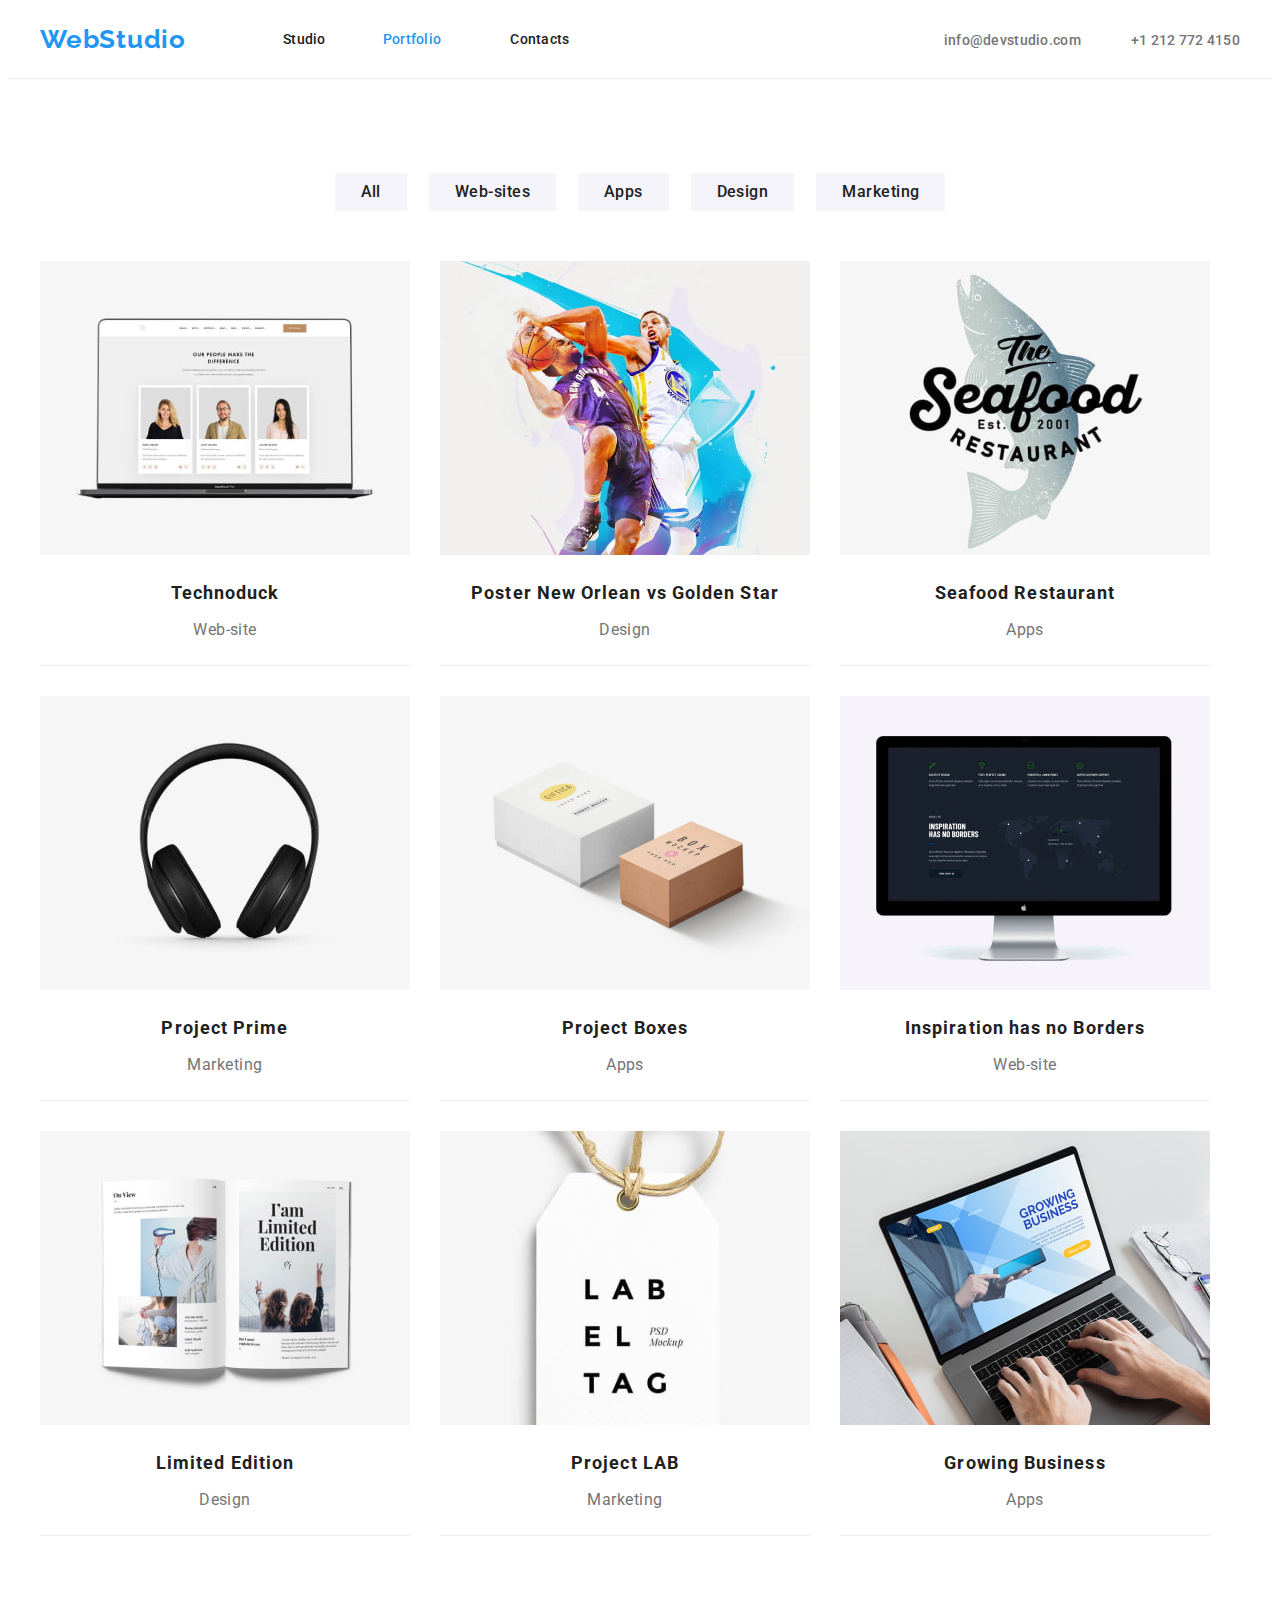
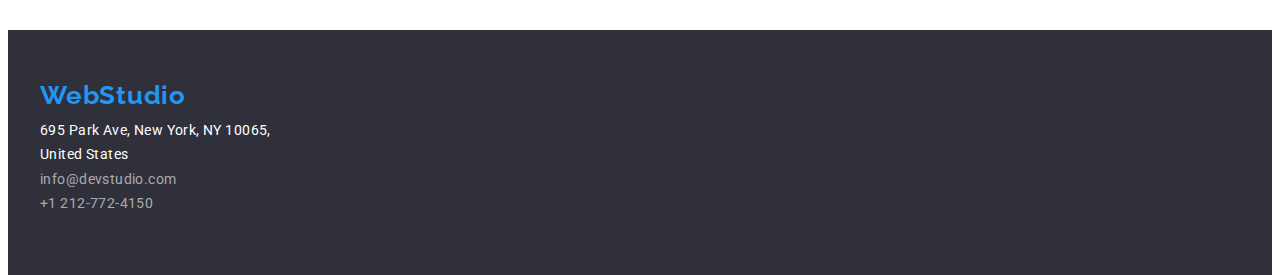
==== portfolio.html @ 9e83a701 "HW3-ver1" ====
<!DOCTYPE html>
<html lang="en">
  <head>
    <link rel="preconnect" href="https://fonts.googleapis.com" />
    <link rel="preconnect" href="https://fonts.gstatic.com" crossorigin />
    <link
      href="https://fonts.googleapis.com/css2?family=Raleway:wght@700&family=Roboto:wght@400;500;700;900&display=swap"
      rel="stylesheet"
    />
    <link rel="stylesheet" href="css/style.css" />
    <meta charset="UTF-8" />
    <meta http-equiv="X-UA-Compatible" content="IE=edge" />
    <meta name="viewport" content="width=device-width, initial-scale=1.0" />
    <title>WebStudio - effective solutions</title>
  </head>
  <body>
    <header class="header">
      <div class="container header-container">
        <nav class="nav-menu">
          <a class="header-logo" href="./index.html">WebStudio </a>
          <ul class="menu-header">
            <li class="menu-link">
              <a class="menu-item" href="./index.html">Studio</a>
            </li>
            <li class="menu-link">
              <a class="menu-item current" href="./portfolio.html">Portfolio</a>
            </li>
            <li class="menu-link">
              <a class="menu-item" href="#">Contacts</a>
            </li>
          </ul>
        </nav>

        <ul class="addresses">
          <li>
            <a class="address-item" href="mailto:info@devstudio.com"
              >info@devstudio.com</a
            >
          </li>
          <li>
            <a class="address-item" href="tel:+12127724150">+1 212 772 4150</a>
          </li>
        </ul>
      </div>
    </header>

    <main>
      <section class="section-portfolio">
        <div class="container portfolio-wrapper">
          <div class="filters">
            <button class="all-btn filter-btn" type="button">All</button>
            <button class="websites-btn filter-btn" type="button">
              Web-sites
            </button>
            <button class="apps-btn filter-btn" type="button">Apps</button>
            <button class="design-btn filter-btn" type="button">Design</button>
            <button class="marketing-btn filter-btn" type="button">
              Marketing
            </button>
          </div>

          <ul class="portfolio-list">
            <li class="portfolio-item">
              <a href="#" class="portfolio-card">
                <img
                  class="portfolio-img"
                  src="images/portfolio/technoduck.jpg"
                  alt="Technoduck"
                  width="370"
                  height="294"
                />
                <h3 class="portfolio-item-name">Technoduck</h3>
                <p class="portfolio-item-desc">Web-site</p>
              </a>
            </li>
            <li class="portfolio-item">
              <a href="#" class="portfolio-card">
                <img
                  class="portfolio-img"
                  src="images/portfolio/poster.jpg"
                  alt="Poster"
                  width="370"
                  height="294"
                />
                <h3 class="portfolio-item-name">
                  Poster New Orlean vs Golden Star
                </h3>
                <p class="portfolio-item-desc">Design</p>
              </a>
            </li>
            <li class="portfolio-item">
              <a href="#" class="portfolio-card">
                <img
                  class="portfolio-img"
                  src="images/portfolio/seafood.jpg"
                  alt="Seafood restaurant"
                  width="370"
                  height="294"
                />
                <h3 class="portfolio-item-name">Seafood Restaurant</h3>
                <p class="portfolio-item-desc">Apps</p>
              </a>
            </li>
            <li class="portfolio-item">
              <a href="#" class="portfolio-card">
                <img
                  class="portfolio-img"
                  src="images/portfolio/prime.jpg"
                  alt="Prime project"
                  width="370"
                  height="294"
                />
                <h3 class="portfolio-item-name">Project Prime</h3>
                <p class="portfolio-item-desc">Marketing</p>
              </a>
            </li>
            <li class="portfolio-item">
              <a href="#" class="portfolio-card">
                <img
                  class="portfolio-img"
                  src="images/portfolio/boxes.jpg"
                  alt="Boxes"
                  width="370"
                  height="294"
                />
                <h3 class="portfolio-item-name">Project Boxes</h3>
                <p class="portfolio-item-desc">Apps</p>
              </a>
            </li>
            <li class="portfolio-item">
              <a href="#" class="portfolio-card">
                <img
                  class="portfolio-img"
                  src="images/portfolio/inspiration.jpg"
                  alt="Inspiration has no limits"
                  width="370"
                  height="294"
                />
                <h3 class="portfolio-item-name">Inspiration has no Borders</h3>
                <p class="portfolio-item-desc">Web-site</p>
              </a>
            </li>
            <li class="portfolio-item">
              <a href="#" class="portfolio-card">
                <img
                  class="portfolio-img"
                  src="images/portfolio/limited.jpg"
                  alt="Limited edition"
                  width="370"
                  height="294"
                />
                <h3 class="portfolio-item-name">Limited Edition</h3>
                <p class="portfolio-item-desc">Design</p>
              </a>
            </li>
            <li class="portfolio-item">
              <a href="#" class="portfolio-card">
                <img
                  class="portfolio-img"
                  src="images/portfolio/lab.jpg"
                  alt="Project LAB"
                  width="370"
                  height="294"
                />
                <h3 class="portfolio-item-name">Project LAB</h3>
                <p class="portfolio-item-desc">Marketing</p>
              </a>
            </li>
            <li class="portfolio-item">
              <a href="#" class="portfolio-card">
                <img
                  class="portfolio-img"
                  src="images/portfolio/growing.jpg"
                  alt="Growing business"
                  width="370"
                  height="294"
                />
                <h3 class="portfolio-item-name">Growing Business</h3>
                <p class="portfolio-item-desc">Apps</p>
              </a>
            </li>
          </ul>
        </div>
      </section>
    </main>

    <footer class="footer">
      <div class="footer-wrapper container">
        <div class="footer-content-items">
          <a class="footer-logo" href="./index.html">WebStudio </a>
          <address class="contacts-footer">
            <ul class="footer-address-list">
              <li class="address-footer-item">
                <a class="address-footer"
                  >695 Park Ave, New York, NY 10065, United States</a
                >
              </li>
              <li class="address-footer-item address-footer-item-email">
                <a class="email-footer" href="mailto:info@devstudio.com"
                  >info@devstudio.com</a
                >
              </li>
              <li class="address-footer-item address-footer-tel">
                <a class="tel-footer" href="tel:+12127724150"
                  >+1 212-772-4150</a
                >
              </li>
            </ul>
          </address>
        </div>
      </div>
    </footer>
  </body>
</html>
---- css/style.css ----
:root {
  --btn-color: #2196f3;
  --main-txt-color: #757575;
  --title-txt-color: #212121;
  --bgrnd-color: #ffffff;
  --bgrnd-hero: #2f303a;
  --bgrnd-team: #f5f4fa;
  --border-color: #eeeeee;
  --border-color-secondary: #ececec;
}

* {
  margin-block-start: 0px;
  margin-block-end: 0px;
}

.visually-hidden {
  position: absolute;
  width: 1px;
  height: 1px;
  margin: -1px;
  border: 0;
  padding: 0;

  white-space: nowrap;
  clip-path: inset(100%);
  clip: rect(0 0 0 0);
  overflow: hidden;
}

body {
  background-color: var(--bgrnd-color);
  font-family: "roboto", sans-serif;
  color: var(--main-txt-color);
}

a {
  text-decoration: none;
  color: inherit;
}

ul,
ol {
  list-style: none;
  margin: 0;
  padding: 0;
}

img {
  display: block;
  max-width: 100%;
  height: auto;
}

button {
  cursor: pointer;
}

.container {
  max-width: 1200px;
  padding: 0 15px;
  margin: 0 auto;
}

/* -------Header------ */
.header {
  border-bottom: 1px solid var(--border-color-secondary);
}

.header-container {
  display: flex;
  justify-content: space-between;
  padding-top: 24px;
  padding-bottom: 24px;
  align-items: center;
}

.nav-menu {
  display: flex;
  align-items: center;
}

.header-container:last-of-type {
  margin-left: auto;
}

.menu-header {
  display: flex;
}

.menu-link:first-child {
  margin-right: 57px;
}

.menu-link:nth-child(2) {
  margin-right: 69px;
}

.addresses {
  display: flex;
  justify-content: flex-end;
}

.address-item:last-child {
  margin-left: 50px;
}

.header-logo {
  display: block;
  margin-right: 97px;
}

.header-logo,
.footer-logo {
  font-family: "raleway";
  font-weight: 700;
  color: var(--btn-color);
  font-size: 26px;
  letter-spacing: 0.03em;
  text-decoration: none;
}
.menu-item {
  display: block;
  font-weight: 500;
  font-size: 14px;
  color: var(--title-txt-color);
  text-decoration: none;
  letter-spacing: 0.02em;
}

.menu-item:hover,
.tel-footer:hover,
.email-footer:hover {
  color: var(--btn-color);
}

.menu-item:focus,
.tel-footer:hover,
.email-footer:hover {
  color: var(--btn-color);
}

.menu-item.current {
  color: var(--btn-color);
}

.address-item {
  color: var(--main-txt-color);
  font-weight: 500;
  font-size: 14px;
  text-decoration: none;
  letter-spacing: 0.02em;
}

.address-item:hover {
  color: var(--btn-color);
}

.address-item:focus {
  color: var(--btn-color);
}

/* -------HERO Section------ */

.hero-section {
  width: 100%;
  background: var(--bgrnd-hero);
  margin-bottom: 94px;
}

.hero-wrapper {
  width: 1200px;
  padding-bottom: 200px;
}

.cta-title {
  width: 696px;
  padding-top: 200px;
  margin-left: auto;
  margin-right: auto;
  margin-bottom: 30px;
  font-family: inherit;
  font-weight: 900;
  font-size: 44px;
  line-height: calc(60 / 44);
  text-align: center;
  letter-spacing: 0.06em;
  text-transform: uppercase;
  color: var(--bgrnd-color);
  text-align: center;
}

.cta-btn {
  padding: 10px 19px 10px 20px;
  display: block;
  margin-left: auto;
  margin-right: auto;
  font-weight: 700;
  font-size: 16px;
  line-height: calc(30 / 16);
  background-color: var(--btn-color);
  color: var(--bgrnd-color);
  border: none;
  border-radius: 4%;
  letter-spacing: 0.06em;
}

.cta-btn:hover {
  background-color: var(--btn-color);
}

/* -------Feature Section------ */

.container-features {
  margin-bottom: 100px;
}

.features-list {
  display: flex;
  justify-content: space-between;
}

.features-title {
  display: none;
}

.feature-item {
  width: 270px;
}

.feature-title {
  font-family: "Roboto";
  margin-bottom: 9px;
  font-weight: 700;
  font-size: 14px;
  line-height: calc(16 / 14);
  letter-spacing: 0.03em;
  color: var(--title-txt-color);
}

.feature-desc {
  letter-spacing: 0.03em;
  font-size: 14px;
  line-height: calc(24 / 14);
}

/* -------Gallery Section------ */
.gallery {
  margin-bottom: 94px;
}

.gallery-title,
.team-title {
  letter-spacing: 0.03em;
  font-weight: 700;
  font-size: 36px;
  line-height: calc(42 / 36);
  text-align: center;
  color: var(--title-txt-color);
}

.gallery-title {
  margin-bottom: 50px;
}

.gallery-list {
  display: flex;
  justify-content: space-between;
}

/* -------Team Section------ */

.team-section {
  background-color: var(--bgrnd-team);
  width: 100%;
  padding-bottom: 94px;
}

.team-title {
  padding-top: 94px;
  margin-bottom: 50px;
  line-height: (42 / 36);
}

.team-list {
  display: flex;
  justify-content: space-between;
}

.team-item {
  width: 270px;
  background-color: var(--bgrnd-color);
  box-shadow: 0px 1px 3px rgba(0, 0, 0, 0.12), 0px 1px 1px rgba(0, 0, 0, 0.14),
    0px 2px 1px rgba(0, 0, 0, 0.2);
  border-radius: 0px 0px 4px 4px;
}

.team-name {
  margin-top: 30px;
  margin-bottom: 10px;
  font-weight: 500;
  font-size: 16px;
  line-height: calc(19 / 16);
  text-align: center;
  letter-spacing: 0.03em;
  color: var(--title-txt-color);
}

.team-desc {
  padding-bottom: 30px;
  font-size: 16px;
  line-height: calc(19 / 16);
  text-align: center;
  letter-spacing: 0.03em;
}

/* -------Footer Section------ */

.footer {
  width: 100%;
  background-color: var(--bgrnd-hero);
}

.footer-wrapper {
  width: 1200px;
  padding-bottom: 60px;
}

.footer-content-items {
  width: 231px;
}

.footer-logo {
  padding-top: 50px;
  margin-bottom: 9px;
  display: block;
}

.address-footer {
  margin-bottom: 9px;
  font-style: normal;
  font-size: 14px;
  line-height: 1.71;
  letter-spacing: 0.03em;
  color: var(--bgrnd-color);
}

.email-footer {
  margin-bottom: 2px;
}

.email-footer,
.tel-footer {
  letter-spacing: 0.03em;
  font-style: normal;
  font-size: 14px;
  line-height: calc(24 / 14);
  color: rgba(255, 255, 255, 0.6);
  text-decoration: none;
}

/* -----------*** Portfolio page ***----------  */

/* -------Main Section------ */

.section-portfolio {
  width: 100%;
}

.filters {
  padding-top: 94px;
  display: flex;
  max-width: 611px;
  margin: 0 auto;
  justify-content: space-between;
}

.filter-btn {
  padding: 6px 26px;
  font-family: inherit;
  font-weight: 500;
  font-size: 16px;
  line-height: calc(26 / 16);
  text-align: center;
  letter-spacing: 0.03em;
  color: var(--title-txt-color);
  background-color: var(--bgrnd-team);
  border: none;
  border-radius: 4%;
}

.filter-btn:hover {
  background-color: var(--btn-color);
  color: var(--bgrnd-color);
  box-shadow: 0px 3px 1px rgba(0, 0, 0, 0.1), 0px 1px 2px rgba(0, 0, 0, 0.08),
    0px 2px 2px rgba(0, 0, 0, 0.12);
}

.filter-btn:focus {
  background-color: var(--btn-color);
  color: var(--bgrnd-color);
  box-shadow: 0px 3px 1px rgba(0, 0, 0, 0.1), 0px 1px 2px rgba(0, 0, 0, 0.08),
    0px 2px 2px rgba(0, 0, 0, 0.12);
}

.portfolio-list {
  margin-top: 50px;
  padding-bottom: 94px;
  display: flex;
  flex-wrap: wrap;
  gap: 30px;
}

.portfolio-img {
  margin-bottom: 20px;
}

.portfolio-item {
  width: 370px;
  background: var(--bgrnd-color);
  border-bottom: 1px solid #eeeeee;
}

.portfolio-item-name {
  margin-bottom: 4px;
  font-weight: 700;
  font-size: 18px;
  line-height: calc(36 / 18);
  letter-spacing: 0.06em;
  color: var(--title-txt-color);
  text-align: center;
}

.portfolio-item-desc {
  margin-bottom: 20px;
  font-size: 16px;
  line-height: calc(30 / 16);
  letter-spacing: 0.03em;
  text-align: center;
}

.portfolio-card {
  text-decoration: none;
  color: inherit;
}
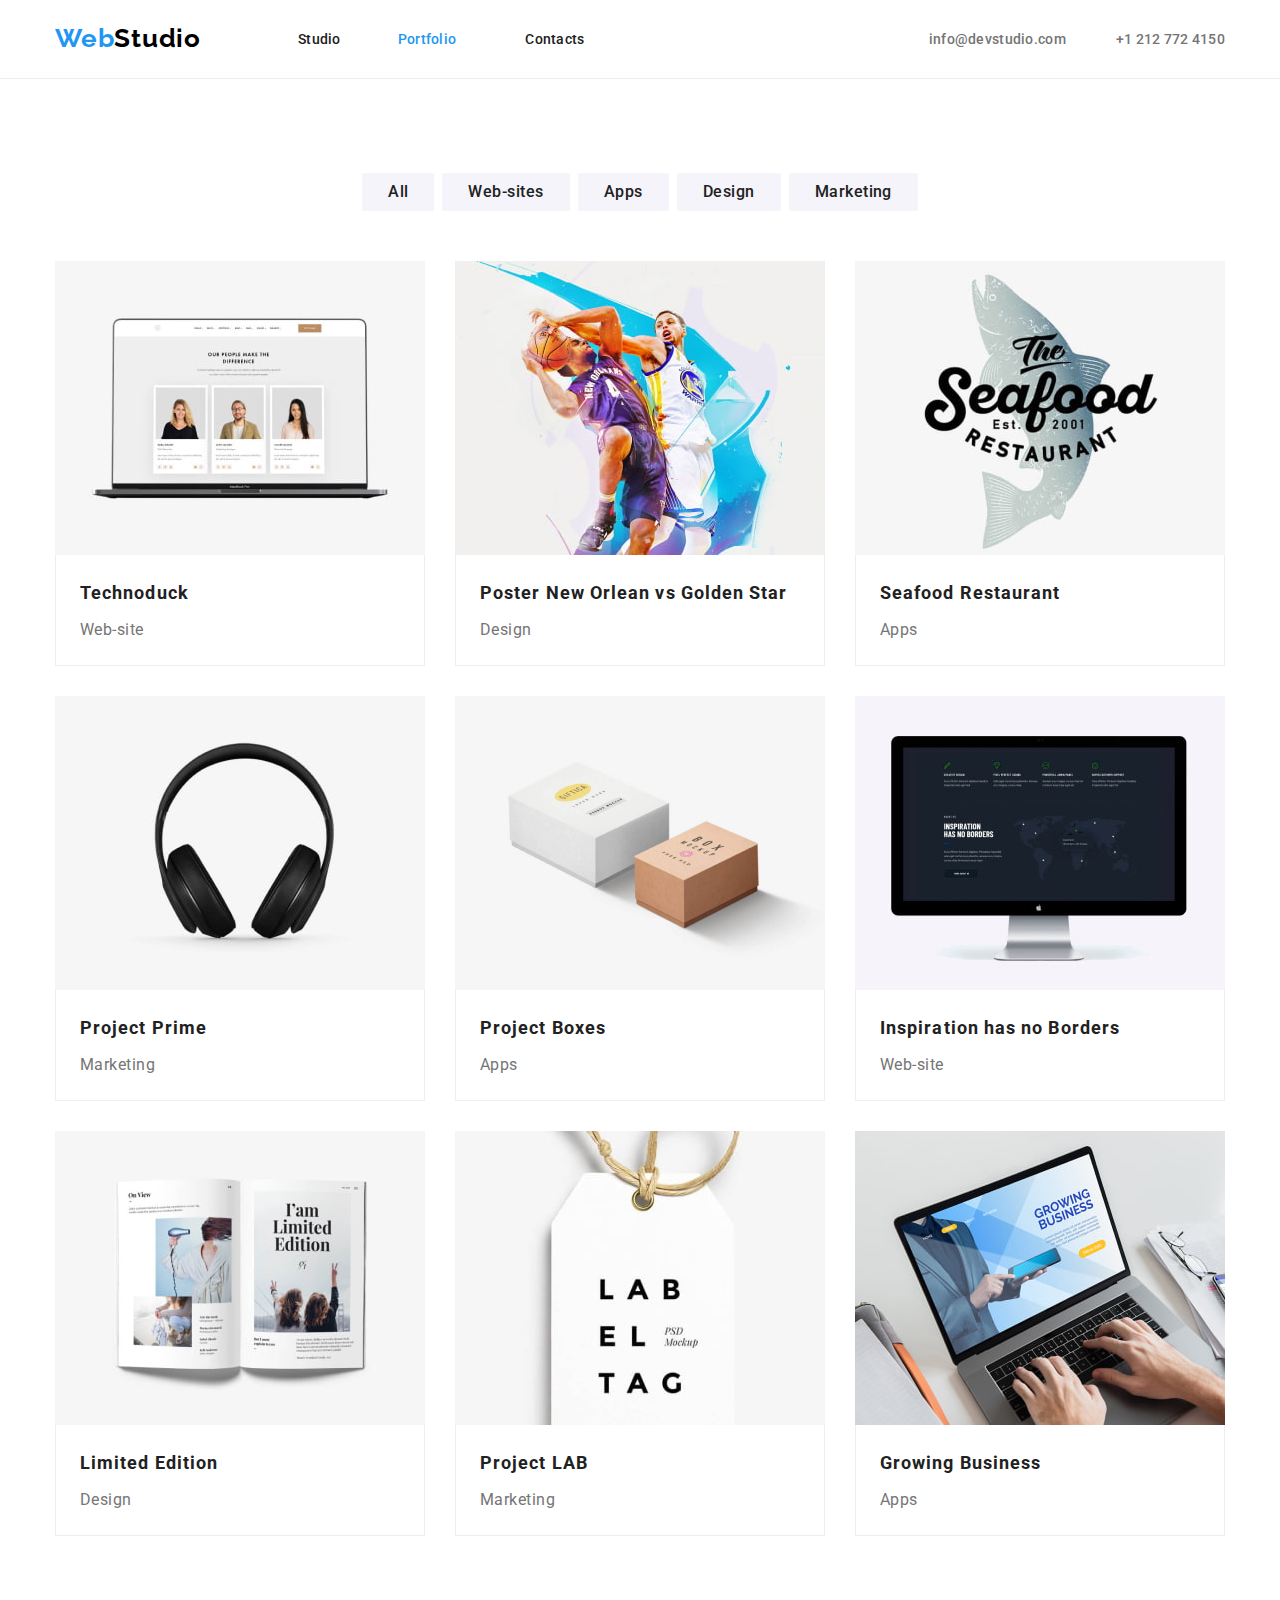
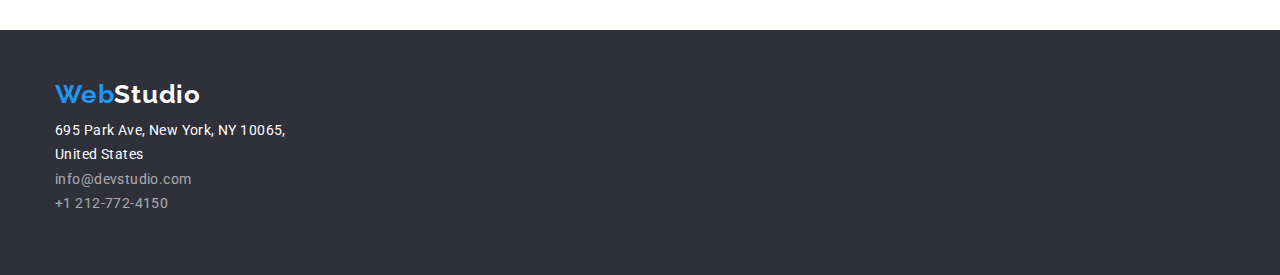
==== commit e8a6759a: "Commit-after-remarks" ====
--- a/portfolio.html
+++ b/portfolio.html
@@ -6,6 +6,10 @@
     <link
       href="https://fonts.googleapis.com/css2?family=Raleway:wght@700&family=Roboto:wght@400;500;700;900&display=swap"
       rel="stylesheet"
+    />
+    <link
+      rel="stylesheet"
+      href="https://cdnjs.cloudflare.com/ajax/libs/modern-normalize/1.1.0/modern-normalize.min.css"
     />
     <link rel="stylesheet" href="css/style.css" />
     <meta charset="UTF-8" />
@@ -17,7 +21,9 @@
     <header class="header">
       <div class="container header-container">
         <nav class="nav-menu">
-          <a class="header-logo" href="./index.html">WebStudio </a>
+          <a class="header-logo" href="./index.html"
+            >Web<span class="logo-second-part">Studio </span></a
+          >
           <ul class="menu-header">
             <li class="menu-link">
               <a class="menu-item" href="./index.html">Studio</a>
@@ -45,19 +51,33 @@
     </header>
 
     <main>
-      <section class="section-portfolio">
+      <section class="section section-portfolio">
+        <h1 class="visually-hidden">Portfolio page</h1>
         <div class="container portfolio-wrapper">
-          <div class="filters">
-            <button class="all-btn filter-btn" type="button">All</button>
-            <button class="websites-btn filter-btn" type="button">
-              Web-sites
-            </button>
-            <button class="apps-btn filter-btn" type="button">Apps</button>
-            <button class="design-btn filter-btn" type="button">Design</button>
-            <button class="marketing-btn filter-btn" type="button">
-              Marketing
-            </button>
-          </div>
+          <h2 class="visually-hidden">Portfolio examples</h2>
+          <ul class="filters">
+            <li class="filters-item">
+              <button class="all-btn filter-btn" type="button">All</button>
+            </li>
+            <li class="filters-item">
+              <button class="websites-btn filter-btn" type="button">
+                Web-sites
+              </button>
+            </li>
+            <li class="filters-item">
+              <button class="apps-btn filter-btn" type="button">Apps</button>
+            </li>
+            <li class="filters-item">
+              <button class="design-btn filter-btn" type="button">
+                Design
+              </button>
+            </li>
+            <li class="filters-item">
+              <button class="marketing-btn filter-btn" type="button">
+                Marketing
+              </button>
+            </li>
+          </ul>
 
           <ul class="portfolio-list">
             <li class="portfolio-item">
@@ -69,8 +89,10 @@
                   width="370"
                   height="294"
                 />
-                <h3 class="portfolio-item-name">Technoduck</h3>
-                <p class="portfolio-item-desc">Web-site</p>
+                <div class="portfolio-desc-wrapper">
+                  <h3 class="portfolio-item-name">Technoduck</h3>
+                  <p class="portfolio-item-desc">Web-site</p>
+                </div>
               </a>
             </li>
             <li class="portfolio-item">
@@ -82,10 +104,12 @@
                   width="370"
                   height="294"
                 />
-                <h3 class="portfolio-item-name">
-                  Poster New Orlean vs Golden Star
-                </h3>
-                <p class="portfolio-item-desc">Design</p>
+                <div class="portfolio-desc-wrapper">
+                  <h3 class="portfolio-item-name">
+                    Poster New Orlean vs Golden Star
+                  </h3>
+                  <p class="portfolio-item-desc">Design</p>
+                </div>
               </a>
             </li>
             <li class="portfolio-item">
@@ -97,8 +121,10 @@
                   width="370"
                   height="294"
                 />
-                <h3 class="portfolio-item-name">Seafood Restaurant</h3>
-                <p class="portfolio-item-desc">Apps</p>
+                <div class="portfolio-desc-wrapper">
+                  <h3 class="portfolio-item-name">Seafood Restaurant</h3>
+                  <p class="portfolio-item-desc">Apps</p>
+                </div>
               </a>
             </li>
             <li class="portfolio-item">
@@ -110,8 +136,10 @@
                   width="370"
                   height="294"
                 />
-                <h3 class="portfolio-item-name">Project Prime</h3>
-                <p class="portfolio-item-desc">Marketing</p>
+                <div class="portfolio-desc-wrapper">
+                  <h3 class="portfolio-item-name">Project Prime</h3>
+                  <p class="portfolio-item-desc">Marketing</p>
+                </div>
               </a>
             </li>
             <li class="portfolio-item">
@@ -123,8 +151,10 @@
                   width="370"
                   height="294"
                 />
-                <h3 class="portfolio-item-name">Project Boxes</h3>
-                <p class="portfolio-item-desc">Apps</p>
+                <div class="portfolio-desc-wrapper">
+                  <h3 class="portfolio-item-name">Project Boxes</h3>
+                  <p class="portfolio-item-desc">Apps</p>
+                </div>
               </a>
             </li>
             <li class="portfolio-item">
@@ -136,8 +166,12 @@
                   width="370"
                   height="294"
                 />
-                <h3 class="portfolio-item-name">Inspiration has no Borders</h3>
-                <p class="portfolio-item-desc">Web-site</p>
+                <div class="portfolio-desc-wrapper">
+                  <h3 class="portfolio-item-name">
+                    Inspiration has no Borders
+                  </h3>
+                  <p class="portfolio-item-desc">Web-site</p>
+                </div>
               </a>
             </li>
             <li class="portfolio-item">
@@ -149,8 +183,10 @@
                   width="370"
                   height="294"
                 />
-                <h3 class="portfolio-item-name">Limited Edition</h3>
-                <p class="portfolio-item-desc">Design</p>
+                <div class="portfolio-desc-wrapper">
+                  <h3 class="portfolio-item-name">Limited Edition</h3>
+                  <p class="portfolio-item-desc">Design</p>
+                </div>
               </a>
             </li>
             <li class="portfolio-item">
@@ -162,8 +198,10 @@
                   width="370"
                   height="294"
                 />
-                <h3 class="portfolio-item-name">Project LAB</h3>
-                <p class="portfolio-item-desc">Marketing</p>
+                <div class="portfolio-desc-wrapper">
+                  <h3 class="portfolio-item-name">Project LAB</h3>
+                  <p class="portfolio-item-desc">Marketing</p>
+                </div>
               </a>
             </li>
             <li class="portfolio-item">
@@ -175,8 +213,10 @@
                   width="370"
                   height="294"
                 />
-                <h3 class="portfolio-item-name">Growing Business</h3>
-                <p class="portfolio-item-desc">Apps</p>
+                <div class="portfolio-desc-wrapper">
+                  <h3 class="portfolio-item-name">Growing Business</h3>
+                  <p class="portfolio-item-desc">Apps</p>
+                </div>
               </a>
             </li>
           </ul>
@@ -187,7 +227,9 @@
     <footer class="footer">
       <div class="footer-wrapper container">
         <div class="footer-content-items">
-          <a class="footer-logo" href="./index.html">WebStudio </a>
+          <a class="footer-logo" href="./index.html"
+            >Web<span class="ft-logo-second">Studio </span></a
+          >
           <address class="contacts-footer">
             <ul class="footer-address-list">
               <li class="address-footer-item">
--- a/css/style.css
+++ b/css/style.css
@@ -7,6 +7,8 @@
   --bgrnd-team: #f5f4fa;
   --border-color: #eeeeee;
   --border-color-secondary: #ececec;
+  --additional-color-logo: #000000;
+  --btn-active-color: #188ce8;
 }
 
 * {
@@ -70,18 +72,13 @@
 .header-container {
   display: flex;
   justify-content: space-between;
-  padding-top: 24px;
-  padding-bottom: 24px;
+
   align-items: center;
 }
 
 .nav-menu {
   display: flex;
   align-items: center;
-}
-
-.header-container:last-of-type {
-  margin-left: auto;
 }
 
 .menu-header {
@@ -108,6 +105,12 @@
 .header-logo {
   display: block;
   margin-right: 97px;
+  padding-top: 24px;
+  padding-bottom: 24px;
+}
+
+.logo-second-part {
+  color: var(--additional-color-logo);
 }
 
 .header-logo,
@@ -126,6 +129,8 @@
   color: var(--title-txt-color);
   text-decoration: none;
   letter-spacing: 0.02em;
+  padding-top: 24px;
+  padding-bottom: 24px;
 }
 
 .menu-item:hover,
@@ -145,6 +150,8 @@
 }
 
 .address-item {
+  padding-top: 24px;
+  padding-bottom: 24px;
   color: var(--main-txt-color);
   font-weight: 500;
   font-size: 14px;
@@ -161,21 +168,25 @@
 }
 
 /* -------HERO Section------ */
+
+.section {
+  padding-top: 94px;
+  padding-bottom: 94px;
+}
 
 .hero-section {
   width: 100%;
   background: var(--bgrnd-hero);
-  margin-bottom: 94px;
 }
 
 .hero-wrapper {
   width: 1200px;
   padding-bottom: 200px;
+  padding-top: 200px;
 }
 
 .cta-title {
   width: 696px;
-  padding-top: 200px;
   margin-left: auto;
   margin-right: auto;
   margin-bottom: 30px;
@@ -205,15 +216,12 @@
   letter-spacing: 0.06em;
 }
 
-.cta-btn:hover {
-  background-color: var(--btn-color);
+.cta-btn:hover,
+.cta-btn:focus {
+  background-color: var(--btn-active-color);
 }
 
 /* -------Feature Section------ */
-
-.container-features {
-  margin-bottom: 100px;
-}
 
 .features-list {
   display: flex;
@@ -245,9 +253,6 @@
 }
 
 /* -------Gallery Section------ */
-.gallery {
-  margin-bottom: 94px;
-}
 
 .gallery-title,
 .team-title {
@@ -266,6 +271,10 @@
 .gallery-list {
   display: flex;
   justify-content: space-between;
+  gap: 30px;
+}
+.gallery-item {
+  width: calc((100% - 60px) / 3);
 }
 
 /* -------Team Section------ */
@@ -277,26 +286,30 @@
 }
 
 .team-title {
-  padding-top: 94px;
   margin-bottom: 50px;
-  line-height: (42 / 36);
+  line-height: calc(42 / 36);
 }
 
 .team-list {
   display: flex;
   justify-content: space-between;
+  gap: 30px;
 }
 
 .team-item {
-  width: 270px;
+  width: calc((100% - 90px) / 4);
   background-color: var(--bgrnd-color);
   box-shadow: 0px 1px 3px rgba(0, 0, 0, 0.12), 0px 1px 1px rgba(0, 0, 0, 0.14),
     0px 2px 1px rgba(0, 0, 0, 0.2);
   border-radius: 0px 0px 4px 4px;
 }
 
+.team-desc-wrapper {
+  padding-top: 30px;
+  padding-bottom: 30px;
+}
+
 .team-name {
-  margin-top: 30px;
   margin-bottom: 10px;
   font-weight: 500;
   font-size: 16px;
@@ -307,7 +320,6 @@
 }
 
 .team-desc {
-  padding-bottom: 30px;
   font-size: 16px;
   line-height: calc(19 / 16);
   text-align: center;
@@ -336,6 +348,10 @@
   display: block;
 }
 
+.ft-logo-second {
+  color: var(--bgrnd-color);
+}
+
 .address-footer {
   margin-bottom: 9px;
   font-style: normal;
@@ -368,11 +384,9 @@
 }
 
 .filters {
-  padding-top: 94px;
-  display: flex;
-  max-width: 611px;
-  margin: 0 auto;
-  justify-content: space-between;
+  display: flex;
+  justify-content: center;
+  gap: 8px;
 }
 
 .filter-btn {
@@ -405,20 +419,15 @@
 
 .portfolio-list {
   margin-top: 50px;
-  padding-bottom: 94px;
+
   display: flex;
   flex-wrap: wrap;
   gap: 30px;
 }
 
-.portfolio-img {
-  margin-bottom: 20px;
-}
-
 .portfolio-item {
-  width: 370px;
+  width: calc((100% - 60px) / 3);
   background: var(--bgrnd-color);
-  border-bottom: 1px solid #eeeeee;
 }
 
 .portfolio-item-name {
@@ -428,15 +437,22 @@
   line-height: calc(36 / 18);
   letter-spacing: 0.06em;
   color: var(--title-txt-color);
-  text-align: center;
+}
+
+.portfolio-desc-wrapper {
+  width: 100%;
+  padding-left: 24px;
+  padding-top: 20px;
+  padding-bottom: 20px;
+  border-left: 1px solid var(--border-color);
+  border-right: 1px solid var(--border-color);
+  border-bottom: 1px solid var(--border-color);
 }
 
 .portfolio-item-desc {
-  margin-bottom: 20px;
   font-size: 16px;
   line-height: calc(30 / 16);
   letter-spacing: 0.03em;
-  text-align: center;
 }
 
 .portfolio-card {
